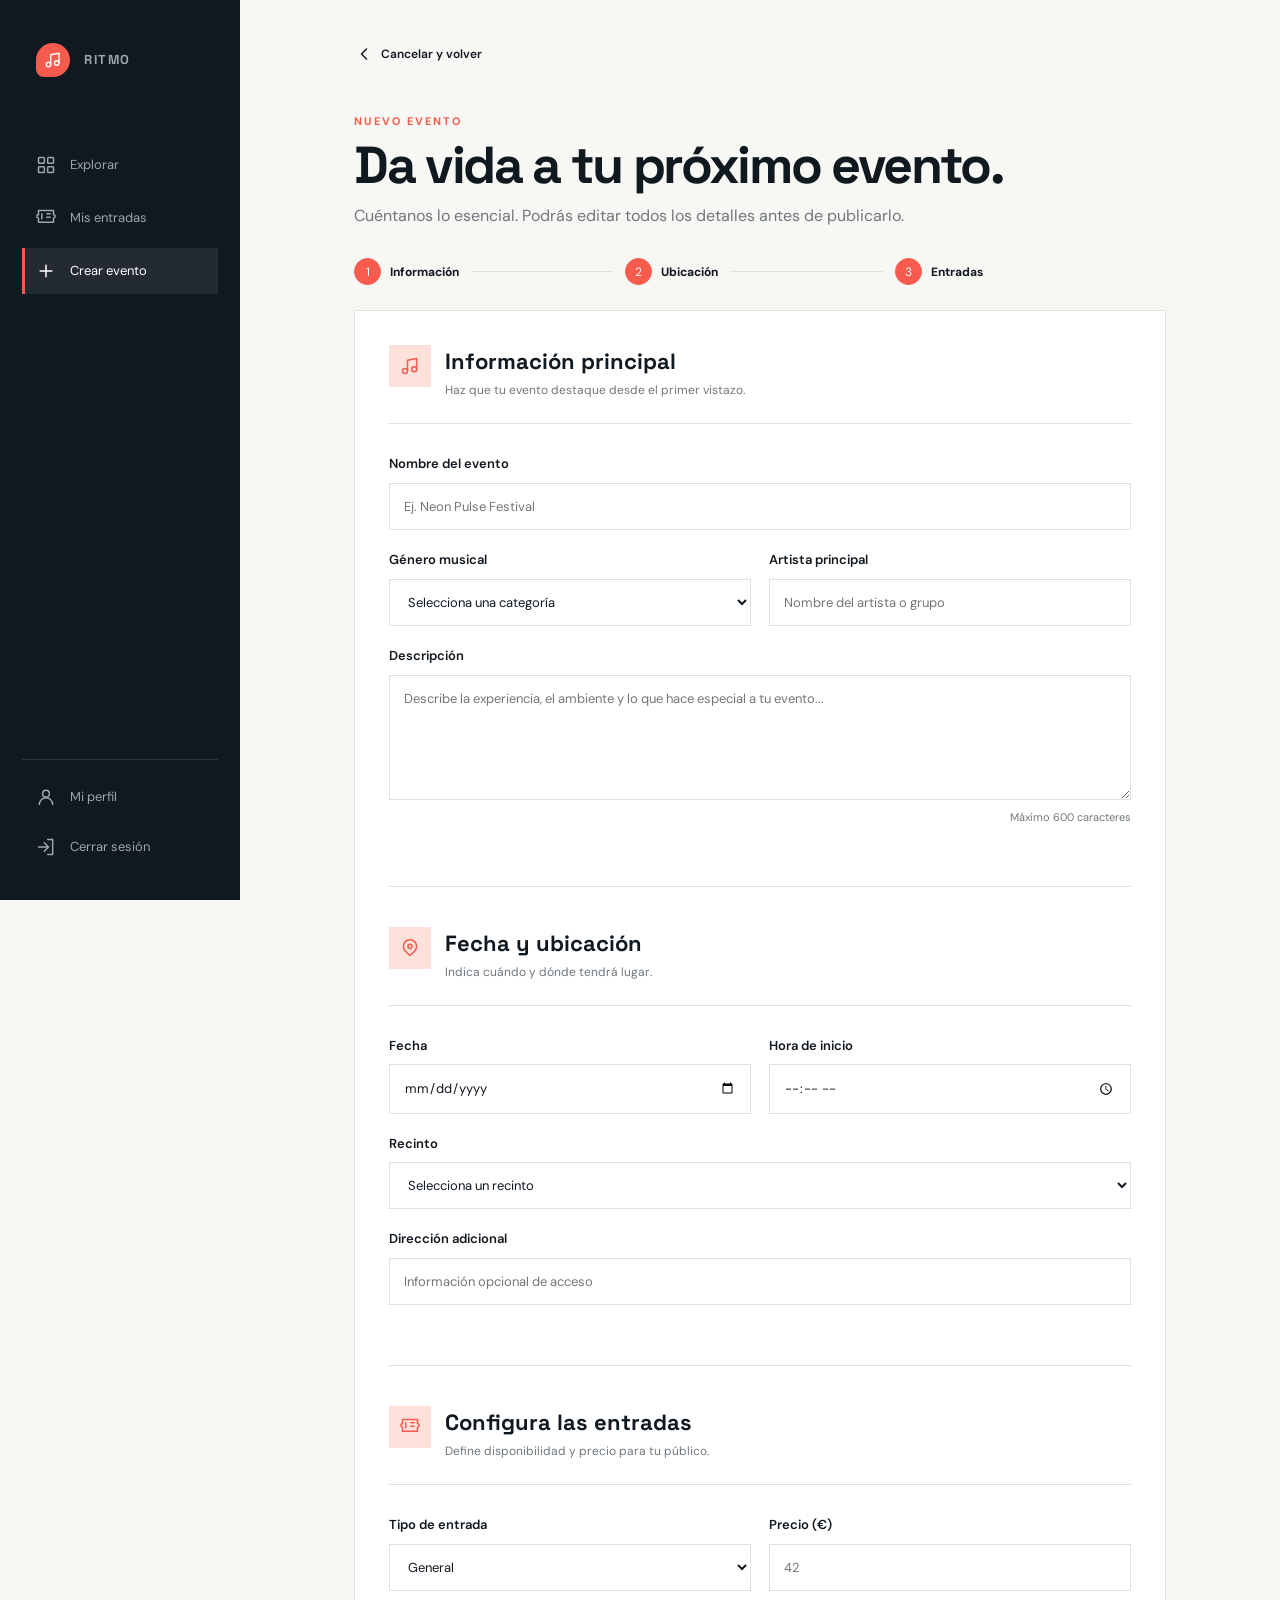
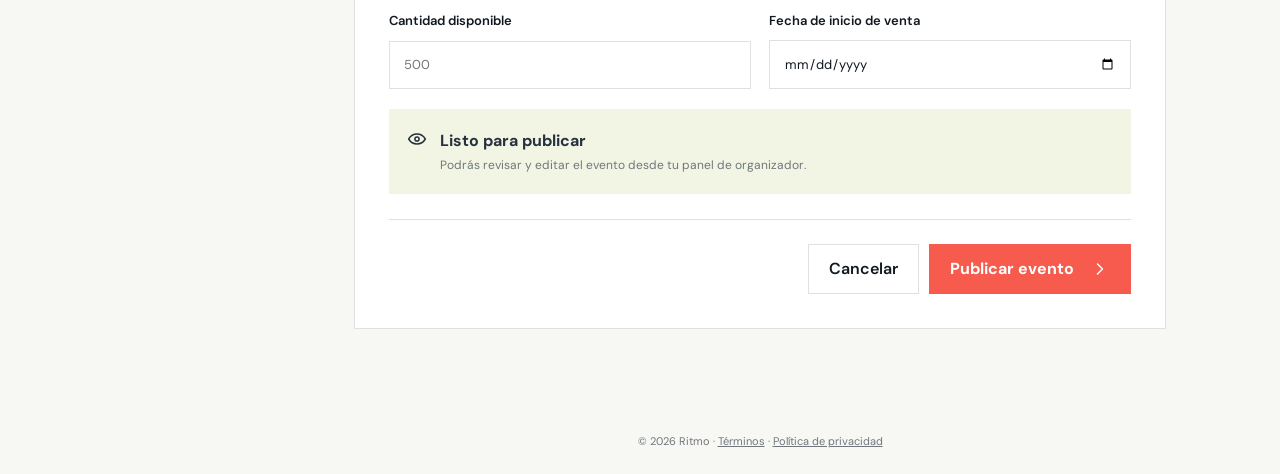
==== crear.html @ d9f98caa "feat(hito1): estructura HTML5 semántica de las 5 páginas Co-Authored-By: Claude Sonnet 5.5 <noreply@" ====
<!DOCTYPE html>
<html lang="es">
<head>
  <meta charset="utf-8">
  <meta name="viewport" content="width=device-width, initial-scale=1">
  <title>Ritmo · Crear evento</title>
  <meta name="description" content="Publica tu evento musical en tres pasos: información, ubicación y entradas.">
  <link rel="preconnect" href="https://fonts.googleapis.com">
  <link rel="preconnect" href="https://fonts.gstatic.com" crossorigin>
  <link rel="stylesheet" href="https://fonts.googleapis.com/css2?family=DM+Sans:wght@400;500;600;700&family=Space+Grotesk:wght@500;600;700&display=swap">
  <link rel="stylesheet" href="css/styles.css">
</head>
<body>
  <div class="app-shell">
    <!-- Navegación lateral (tablet y escritorio) -->
    <aside class="sidebar">
      <a class="logo" href="index.html" aria-label="Ritmo, ir al inicio"><span class="logo__mark"><svg class="icon" aria-hidden="true" viewBox="0 0 24 24" width="18" height="18" fill="none" stroke="currentColor" stroke-width="1.8" stroke-linecap="round" stroke-linejoin="round"><path d="M9 18V5l11-2v13"/><circle cx="6" cy="18" r="3"/><circle cx="17" cy="16" r="3"/></svg></span><span>RITMO</span></a>
      <nav class="sidebar__nav" aria-label="Navegación principal">
          <a href="index.html"><svg class="icon" aria-hidden="true" viewBox="0 0 24 24" width="20" height="20" fill="none" stroke="currentColor" stroke-width="1.8" stroke-linecap="round" stroke-linejoin="round"><rect x="3" y="3" width="7" height="7" rx="1"/><rect x="14" y="3" width="7" height="7" rx="1"/><rect x="3" y="14" width="7" height="7" rx="1"/><rect x="14" y="14" width="7" height="7" rx="1"/></svg> Explorar</a>
          <a href="#"><svg class="icon" aria-hidden="true" viewBox="0 0 24 24" width="20" height="20" fill="none" stroke="currentColor" stroke-width="1.8" stroke-linecap="round" stroke-linejoin="round"><path d="M3 8a2 2 0 0 0 0 4v5h18v-5a2 2 0 0 0 0-4V3H3v5Z"/><path d="M13 7h4M13 11h4M7 7v6"/></svg> Mis entradas</a>
          <a href="crear.html" aria-current="page"><svg class="icon" aria-hidden="true" viewBox="0 0 24 24" width="20" height="20" fill="none" stroke="currentColor" stroke-width="1.8" stroke-linecap="round" stroke-linejoin="round"><path d="M12 5v14M5 12h14"/></svg> Crear evento</a>
      </nav>
      <div class="sidebar__bottom">
        <a href="#"><svg class="icon" aria-hidden="true" viewBox="0 0 24 24" width="20" height="20" fill="none" stroke="currentColor" stroke-width="1.8" stroke-linecap="round" stroke-linejoin="round"><circle cx="12" cy="8" r="4"/><path d="M4 21a8 8 0 0 1 16 0"/></svg> Mi perfil</a>
        <a href="login.html"><svg class="icon" aria-hidden="true" viewBox="0 0 24 24" width="20" height="20" fill="none" stroke="currentColor" stroke-width="1.8" stroke-linecap="round" stroke-linejoin="round"><path d="M10 17l5-5-5-5M15 12H3"/><path d="M14 3h6v18h-6"/></svg> Cerrar sesión</a>
      </div>
    </aside>

    <div class="page-column">
      <!-- Cabecera (móvil) -->
      <header class="mobile-header">
        <div class="mobile-header__bar">
          <a class="logo" href="index.html" aria-label="Ritmo, ir al inicio"><span class="logo__mark"><svg class="icon" aria-hidden="true" viewBox="0 0 24 24" width="18" height="18" fill="none" stroke="currentColor" stroke-width="1.8" stroke-linecap="round" stroke-linejoin="round"><path d="M9 18V5l11-2v13"/><circle cx="6" cy="18" r="3"/><circle cx="17" cy="16" r="3"/></svg></span><span>RITMO</span></a>
          <details class="mobile-menu">
            <summary class="icon-button" aria-label="Abrir menú"><svg class="icon" aria-hidden="true" viewBox="0 0 24 24" width="20" height="20" fill="none" stroke="currentColor" stroke-width="1.8" stroke-linecap="round" stroke-linejoin="round"><path d="M4 6h16M4 12h16M4 18h16"/></svg></summary>
            <nav class="mobile-menu__nav" aria-label="Menú móvil">
        <a href="index.html"><svg class="icon" aria-hidden="true" viewBox="0 0 24 24" width="20" height="20" fill="none" stroke="currentColor" stroke-width="1.8" stroke-linecap="round" stroke-linejoin="round"><rect x="3" y="3" width="7" height="7" rx="1"/><rect x="14" y="3" width="7" height="7" rx="1"/><rect x="3" y="14" width="7" height="7" rx="1"/><rect x="14" y="14" width="7" height="7" rx="1"/></svg> Explorar</a>
        <a href="#"><svg class="icon" aria-hidden="true" viewBox="0 0 24 24" width="20" height="20" fill="none" stroke="currentColor" stroke-width="1.8" stroke-linecap="round" stroke-linejoin="round"><path d="M3 8a2 2 0 0 0 0 4v5h18v-5a2 2 0 0 0 0-4V3H3v5Z"/><path d="M13 7h4M13 11h4M7 7v6"/></svg> Mis entradas</a>
        <a href="crear.html"><svg class="icon" aria-hidden="true" viewBox="0 0 24 24" width="20" height="20" fill="none" stroke="currentColor" stroke-width="1.8" stroke-linecap="round" stroke-linejoin="round"><path d="M12 5v14M5 12h14"/></svg> Crear evento</a>
        <a href="#"><svg class="icon" aria-hidden="true" viewBox="0 0 24 24" width="20" height="20" fill="none" stroke="currentColor" stroke-width="1.8" stroke-linecap="round" stroke-linejoin="round"><circle cx="12" cy="8" r="4"/><path d="M4 21a8 8 0 0 1 16 0"/></svg> Mi perfil</a>
        <a href="login.html"><svg class="icon" aria-hidden="true" viewBox="0 0 24 24" width="20" height="20" fill="none" stroke="currentColor" stroke-width="1.8" stroke-linecap="round" stroke-linejoin="round"><path d="M10 17l5-5-5-5M15 12H3"/><path d="M14 3h6v18h-6"/></svg> Cerrar sesión</a>
            </nav>
          </details>
        </div>
      </header>

      <main class="create-page">
        <a class="back-link" href="index.html"><svg class="icon" aria-hidden="true" viewBox="0 0 24 24" width="20" height="20" fill="none" stroke="currentColor" stroke-width="1.8" stroke-linecap="round" stroke-linejoin="round"><path d="m15 18-6-6 6-6"/></svg> Cancelar y volver</a>
        <header class="create-header">
          <span class="eyebrow eyebrow--coral">Nuevo evento</span>
          <h1>Da vida a tu próximo evento.</h1>
          <p>Cuéntanos lo esencial. Podrás editar todos los detalles antes de publicarlo.</p>
        </header>

        <ol class="stepper" aria-label="Progreso del formulario">
          <li class="is-active"><a href="#paso-1"><span class="stepper__num">1</span><strong class="stepper__label">Información</strong></a></li>
          <li class="is-active"><a href="#paso-2"><span class="stepper__num">2</span><strong class="stepper__label">Ubicación</strong></a></li>
          <li class="is-active"><a href="#paso-3"><span class="stepper__num">3</span><strong class="stepper__label">Entradas</strong></a></li>
        </ol>

        <form class="create-form" action="crear.html#publicado" method="get">
          <fieldset class="form-step" id="paso-1">
            <legend class="visually-hidden">Paso 1: información</legend>
            <div class="form-title"><span class="icon-box"><svg class="icon" aria-hidden="true" viewBox="0 0 24 24" width="20" height="20" fill="none" stroke="currentColor" stroke-width="1.8" stroke-linecap="round" stroke-linejoin="round"><path d="M9 18V5l11-2v13"/><circle cx="6" cy="18" r="3"/><circle cx="17" cy="16" r="3"/></svg></span><div><h2>Información principal</h2><p>Haz que tu evento destaque desde el primer vistazo.</p></div></div>
            <div class="field"><label for="titulo">Nombre del evento</label><input class="control" id="titulo" name="titulo" required placeholder="Ej. Neon Pulse Festival"></div>
            <div class="form-grid">
              <div class="field"><label for="genero">Género musical</label>
                <select class="control" id="genero" name="genero" required><option value="" selected disabled>Selecciona una categoría</option><option>Electrónica</option><option>Indie</option><option>Rock</option><option>Pop</option></select></div>
              <div class="field"><label for="artista">Artista principal</label><input class="control" id="artista" name="artista" required placeholder="Nombre del artista o grupo"></div>
            </div>
            <div class="field"><label for="descripcion">Descripción</label><textarea class="control" id="descripcion" name="descripcion" rows="5" maxlength="600" required placeholder="Describe la experiencia, el ambiente y lo que hace especial a tu evento..."></textarea><small class="field__hint">Máximo 600 caracteres</small></div>
          </fieldset>

          <fieldset class="form-step" id="paso-2">
            <legend class="visually-hidden">Paso 2: fecha y ubicación</legend>
            <div class="form-title"><span class="icon-box"><svg class="icon" aria-hidden="true" viewBox="0 0 24 24" width="20" height="20" fill="none" stroke="currentColor" stroke-width="1.8" stroke-linecap="round" stroke-linejoin="round"><path d="M20 10c0 5-8 11-8 11S4 15 4 10a8 8 0 1 1 16 0Z"/><circle cx="12" cy="10" r="2.5"/></svg></span><div><h2>Fecha y ubicación</h2><p>Indica cuándo y dónde tendrá lugar.</p></div></div>
            <div class="form-grid">
              <div class="field"><label for="fecha">Fecha</label><input class="control" id="fecha" name="fecha" type="date" required></div>
              <div class="field"><label for="hora">Hora de inicio</label><input class="control" id="hora" name="hora" type="time" required></div>
            </div>
            <div class="field"><label for="recinto">Recinto</label>
              <select class="control" id="recinto" name="recinto" required><option value="" selected disabled>Selecciona un recinto</option><option>WiZink Center — Madrid</option><option>La Riviera — Madrid</option><option>Razzmatazz — Barcelona</option></select></div>
            <div class="field"><label for="direccion">Dirección adicional</label><input class="control" id="direccion" name="direccion" placeholder="Información opcional de acceso"></div>
          </fieldset>

          <fieldset class="form-step" id="paso-3">
            <legend class="visually-hidden">Paso 3: entradas</legend>
            <div class="form-title"><span class="icon-box"><svg class="icon" aria-hidden="true" viewBox="0 0 24 24" width="20" height="20" fill="none" stroke="currentColor" stroke-width="1.8" stroke-linecap="round" stroke-linejoin="round"><path d="M3 8a2 2 0 0 0 0 4v5h18v-5a2 2 0 0 0 0-4V3H3v5Z"/><path d="M13 7h4M13 11h4M7 7v6"/></svg></span><div><h2>Configura las entradas</h2><p>Define disponibilidad y precio para tu público.</p></div></div>
            <div class="form-grid">
              <div class="field"><label for="tipo">Tipo de entrada</label><select class="control" id="tipo" name="tipo"><option>General</option><option>VIP</option><option>Grada</option></select></div>
              <div class="field"><label for="precio">Precio (€)</label><input class="control" id="precio" name="precio" type="number" min="0" required placeholder="42"></div>
            </div>
            <div class="form-grid">
              <div class="field"><label for="cantidad-disp">Cantidad disponible</label><input class="control" id="cantidad-disp" name="cantidad" type="number" min="1" required placeholder="500"></div>
              <div class="field"><label for="inicio-venta">Fecha de inicio de venta</label><input class="control" id="inicio-venta" name="inicio_venta" type="date" required></div>
            </div>
            <div class="summary-card"><svg class="icon" aria-hidden="true" viewBox="0 0 24 24" width="20" height="20" fill="none" stroke="currentColor" stroke-width="1.8" stroke-linecap="round" stroke-linejoin="round"><path d="M2 12s3.5-6 10-6 10 6 10 6-3.5 6-10 6S2 12 2 12Z"/><circle cx="12" cy="12" r="2.5"/></svg><div><strong>Listo para publicar</strong><p>Podrás revisar y editar el evento desde tu panel de organizador.</p></div></div>
          </fieldset>

          <div class="form-actions">
            <a class="btn btn--secondary" href="index.html">Cancelar</a>
            <button class="btn btn--primary" type="submit">Publicar evento <svg class="icon" aria-hidden="true" viewBox="0 0 24 24" width="20" height="20" fill="none" stroke="currentColor" stroke-width="1.8" stroke-linecap="round" stroke-linejoin="round"><path d="m9 18 6-6-6-6"/></svg></button>
          </div>
        </form>

      <div class="modal" id="publicado">
        <a class="modal__backdrop" href="crear.html" aria-label="Cerrar"></a>
        <section class="success-modal" aria-labelledby="publicado-titulo">
          <span class="success-modal__icon"><svg class="icon" aria-hidden="true" viewBox="0 0 24 24" width="28" height="28" fill="none" stroke="currentColor" stroke-width="1.8" stroke-linecap="round" stroke-linejoin="round"><rect x="3" y="5" width="18" height="16" rx="2"/><path d="M16 3v4M8 3v4M3 10h18"/></svg></span>
          <span class="eyebrow eyebrow--coral">Evento publicado</span>
          <h2 id="publicado-titulo">Ya está en el escenario</h2>
          <p>Tu evento se ha publicado correctamente y ya puede ser descubierto por la comunidad.</p>
          <a class="btn btn--primary btn--block" href="index.html">Ver en el dashboard <svg class="icon" aria-hidden="true" viewBox="0 0 24 24" width="20" height="20" fill="none" stroke="currentColor" stroke-width="1.8" stroke-linecap="round" stroke-linejoin="round"><path d="m9 18 6-6-6-6"/></svg></a>
        </section>
      </div>
      </main>

      <footer class="site-footer">
        <p>© 2026 Ritmo · <a href="#">Términos</a> · <a href="#">Política de privacidad</a></p>
      </footer>

      <!-- Navegación inferior (móvil) -->
      <nav class="bottom-nav" aria-label="Navegación móvil">
        <a href="index.html"><svg class="icon" aria-hidden="true" viewBox="0 0 24 24" width="20" height="20" fill="none" stroke="currentColor" stroke-width="1.8" stroke-linecap="round" stroke-linejoin="round"><path d="m3 11 9-8 9 8"/><path d="M5 10v11h14V10M9 21v-6h6v6"/></svg><span>Inicio</span></a>
        <a href="#"><svg class="icon" aria-hidden="true" viewBox="0 0 24 24" width="20" height="20" fill="none" stroke="currentColor" stroke-width="1.8" stroke-linecap="round" stroke-linejoin="round"><circle cx="11" cy="11" r="7"/><path d="m20 20-4-4"/></svg><span>Buscar</span></a>
        <a class="bottom-nav__create" href="crear.html" aria-label="Crear evento"><svg class="icon" aria-hidden="true" viewBox="0 0 24 24" width="20" height="20" fill="none" stroke="currentColor" stroke-width="1.8" stroke-linecap="round" stroke-linejoin="round"><path d="M12 5v14M5 12h14"/></svg></a>
        <a href="#"><svg class="icon" aria-hidden="true" viewBox="0 0 24 24" width="20" height="20" fill="none" stroke="currentColor" stroke-width="1.8" stroke-linecap="round" stroke-linejoin="round"><path d="M3 8a2 2 0 0 0 0 4v5h18v-5a2 2 0 0 0 0-4V3H3v5Z"/><path d="M13 7h4M13 11h4M7 7v6"/></svg><span>Entradas</span></a>
        <a href="#"><svg class="icon" aria-hidden="true" viewBox="0 0 24 24" width="20" height="20" fill="none" stroke="currentColor" stroke-width="1.8" stroke-linecap="round" stroke-linejoin="round"><circle cx="12" cy="8" r="4"/><path d="M4 21a8 8 0 0 1 16 0"/></svg><span>Perfil</span></a>
      </nav>
    </div>
  </div>
</body>
</html>
---- css/styles.css ----
/* ==========================================================================
   RITMO · Hito 1 · Estilos (CSS3, Mobile First)
   Índice
   1. Variables (:root)      5. Cabecera / navegación
   2. Reset y base          6. Dashboard y tarjetas
   3. Utilidades            7. Detalle
   4. Botones y formularios 8. Crear · 9. Auth · 10. Modal · 11. Tablet · 12. Escritorio
   ========================================================================== */

/* 1. VARIABLES — extraídas de la guía de estilos de Figma ------------------ */
:root {
  /* Colores */
  --color-ink: #101820;
  --color-ink-soft: #26323d;
  --color-coral: #f65b4e;
  --color-coral-dark: #df493e;
  --color-coral-tint: #ffe1dc;
  --color-paper: #f7f7f3;
  --color-white: #ffffff;
  --color-muted: #6f777d;
  --color-line: #dfe1de;
  --color-soft: #eeefeb;
  --color-lime: #d8f35a;
  --color-sky: #85d5de;

  /* Tipografía */
  --font-body: "DM Sans", system-ui, -apple-system, "Segoe UI", sans-serif;
  --font-display: "Space Grotesk", "DM Sans", system-ui, sans-serif;
  --fs-2xs: 0.5625rem;
  --fs-xs: 0.6875rem;
  --fs-sm: 0.8125rem;
  --fs-md: 1rem;
  --fs-lg: 1.1875rem;
  --fs-xl: 1.6875rem;
  --fs-2xl: clamp(2rem, 4vw + 0.5rem, 3.25rem);
  --fs-hero: clamp(3.4rem, 7vw, 5.6rem);

  /* Espaciados (escala de 4px) */
  --space-1: 0.25rem;
  --space-2: 0.5rem;
  --space-3: 0.75rem;
  --space-4: 1rem;
  --space-5: 1.25rem;
  --space-6: 1.5rem;
  --space-8: 2rem;
  --space-10: 2.5rem;
  --space-12: 3rem;
  --space-16: 4rem;

  /* Otros */
  --gutter: 1.125rem;
  --sidebar-width: 200px;
  --bottom-nav-height: 68px;
  --shadow-card: 0 18px 40px rgba(25, 32, 36, 0.1);
  --shadow-panel: 0 16px 50px rgba(20, 30, 36, 0.1);
  --transition: 0.2s ease;
}

/* 2. RESET Y BASE ---------------------------------------------------------- */
*,
*::before,
*::after { box-sizing: border-box; }

html { scroll-behavior: smooth; }

body {
  margin: 0;
  background: var(--color-paper);
  color: var(--color-ink);
  font-family: var(--font-body);
  line-height: 1.5;
}

h1, h2, h3, p, ul, ol, figure, dl, dd { margin: 0; }
ul, ol { padding: 0; list-style: none; }
img { display: block; max-width: 100%; }
a { color: inherit; text-decoration: none; }
button, input, select, textarea { font: inherit; color: inherit; }
button { cursor: pointer; }
h1, h2, h3, .logo { font-family: var(--font-display); }

:focus-visible { outline: 2px solid var(--color-coral); outline-offset: 2px; }

.icon { flex: none; }

/* 3. UTILIDADES ------------------------------------------------------------ */
.eyebrow {
  display: block;
  font-size: var(--fs-xs);
  font-weight: 700;
  letter-spacing: 0.18em;
  text-transform: uppercase;
}
.eyebrow--coral { color: var(--color-coral); }

.visually-hidden {
  position: absolute;
  width: 1px; height: 1px;
  margin: -1px; padding: 0;
  overflow: hidden;
  clip: rect(0 0 0 0);
  white-space: nowrap;
  border: 0;
}

.logo {
  display: inline-flex;
  align-items: center;
  gap: 10px;
  color: var(--color-white);
  font-size: 1.1875rem;
  font-weight: 700;
  letter-spacing: 0.12em;
}
.logo--dark { color: var(--color-ink); }
.logo__mark {
  display: grid;
  place-items: center;
  width: 34px; height: 34px;
  background: var(--color-coral);
  color: var(--color-white);
  border-radius: 50% 50% 50% 8px;
}

/* 4. BOTONES Y FORMULARIOS ------------------------------------------------- */
.btn {
  display: inline-flex;
  justify-content: center;
  align-items: center;
  gap: var(--space-4);
  min-height: 50px;
  padding: 0 var(--space-5);
  border: 1px solid transparent;
  font-weight: 700;
  transition: background var(--transition), transform var(--transition);
}
.btn--primary { background: var(--color-coral); color: var(--color-white); }
.btn--primary:hover { background: var(--color-coral-dark); transform: translateY(-1px); }
.btn--secondary { background: var(--color-white); border-color: var(--color-line); font-weight: 600; }
.btn--secondary:hover { background: var(--color-soft); }
.btn--block { width: 100%; }

.field { display: grid; gap: 9px; margin-bottom: var(--space-5); font-size: var(--fs-sm); font-weight: 600; }
.field__row { display: flex; justify-content: space-between; align-items: center; }
.field__hint { color: var(--color-muted); font-size: var(--fs-xs); font-weight: 400; text-align: right; }
.link-small { color: var(--color-coral); font-size: 0.75rem; font-weight: 600; }

.input-shell {
  display: flex;
  align-items: center;
  gap: var(--space-3);
  padding: 0 15px;
  background: var(--color-white);
  border: 1px solid var(--color-line);
  color: #92999e;
  transition: var(--transition);
}
.input-shell:focus-within { border-color: var(--color-coral); box-shadow: 0 0 0 3px rgba(246, 91, 78, 0.1); }
.input-shell input { flex: 1; min-width: 0; padding: 14px 0; border: 0; outline: 0; background: transparent; color: var(--color-ink); }
.input-shell button { display: grid; padding: 0; border: 0; background: transparent; color: inherit; }

.control {
  width: 100%;
  padding: 13px 14px;
  border: 1px solid var(--color-line);
  border-radius: 0;
  background: var(--color-white);
  outline: none;
  resize: vertical;
  font-weight: 400;
}
.control:focus { border-color: var(--color-coral); box-shadow: 0 0 0 3px rgba(246, 91, 78, 0.08); }

/* 5. CABECERA Y NAVEGACIÓN (móvil primero) ---------------------------------- */
.app-shell { min-height: 100vh; }

.sidebar { display: none; }

.page-column { padding-bottom: var(--bottom-nav-height); }

.mobile-header {
  position: sticky;
  top: 0;
  z-index: 20;
  background: var(--color-ink);
}
.mobile-header__bar {
  display: flex;
  justify-content: space-between;
  align-items: center;
  height: 66px;
  padding: 0 var(--space-5);
}
.icon-button {
  display: grid;
  place-items: center;
  width: 44px; height: 44px;
  border: 0;
  background: transparent;
  color: var(--color-white);
}
.mobile-menu summary { list-style: none; cursor: pointer; }
.mobile-menu summary::-webkit-details-marker { display: none; }
.mobile-menu__nav { position: absolute; inset: 100% 0 auto; display: grid; padding: 0 var(--space-3) var(--space-3); background: var(--color-ink); border-top: 1px solid rgba(255, 255, 255, 0.12); }
.mobile-menu__nav a { display: flex; align-items: center; gap: 14px; padding: 13px; color: #c3cad0; font-size: var(--fs-sm); }

.bottom-nav {
  position: fixed;
  inset: auto 0 0;
  z-index: 30;
  display: grid;
  grid-template-columns: repeat(5, 1fr);
  align-items: center;
  height: var(--bottom-nav-height);
  background: var(--color-white);
  border-top: 1px solid var(--color-line);
}
.bottom-nav a {
  display: grid;
  justify-items: center;
  gap: 2px;
  color: #8b9297;
  font-size: var(--fs-2xs);
}
.bottom-nav a[aria-current="page"] { color: var(--color-coral); }
.bottom-nav .bottom-nav__create {
  place-self: center;
  width: 48px; height: 48px;
  align-content: center;
  border-radius: 50%;
  background: var(--color-coral);
  color: var(--color-white);
  box-shadow: 0 6px 16px rgba(246, 91, 78, 0.35);
  transform: translateY(-12px);
}

.site-footer {
  padding: var(--space-6) var(--gutter);
  color: var(--color-muted);
  font-size: var(--fs-xs);
  text-align: center;
}
.site-footer a { text-decoration: underline; }

/* 6. DASHBOARD Y TARJETAS ---------------------------------------------------- */
.dashboard { max-width: 1400px; margin: 0 auto; padding: 28px var(--gutter) var(--space-10); }

.dashboard__top { display: block; }
.dashboard__top h1,
.create-header h1 { margin-top: var(--space-2); font-size: 2.125rem; line-height: 1.05; letter-spacing: -0.045em; }

.user-chip { display: none; align-items: center; gap: var(--space-3); }
.user-chip__avatar {
  display: grid; place-items: center;
  width: 42px; height: 42px;
  border-radius: 50%;
  background: var(--color-ink);
  color: var(--color-white);
  font-size: 0.75rem; font-weight: 700;
}
.user-chip__name { display: grid; font-size: 0.75rem; }
.user-chip__name small { color: var(--color-muted); }

.search-bar {
  display: flex;
  align-items: center;
  gap: 14px;
  margin: 26px 0 var(--space-10);
  padding: 7px 8px 7px 18px;
  background: var(--color-white);
  border: 1px solid var(--color-line);
  box-shadow: 0 10px 30px rgba(25, 32, 36, 0.05);
}
.search-bar input { flex: 1; min-width: 0; padding: 10px 0; border: 0; outline: 0; background: transparent; }
.search-bar__place { display: none; align-items: center; gap: var(--space-2); padding: 11px var(--space-4); border: 0; border-left: 1px solid var(--color-line); background: transparent; font-weight: 600; }

.section-heading { display: flex; justify-content: space-between; align-items: flex-end; margin-bottom: var(--space-5); }
.section-heading h2 { margin-top: 5px; font-size: 1.4375rem; letter-spacing: -0.03em; }
.link-more { display: flex; align-items: center; gap: 6px; font-weight: 600; }
.link-more__text { position: absolute; width: 1px; height: 1px; overflow: hidden; clip: rect(0 0 0 0); white-space: nowrap; }

.featured-grid { display: grid; gap: var(--space-5); }
.mini-events { display: none; }

.event-card {
  position: relative;
  overflow: hidden;
  background: var(--color-white);
  border: 1px solid var(--color-line);
  transition: transform 0.25s ease, box-shadow 0.25s ease;
}
.event-card:hover { transform: translateY(-4px); box-shadow: var(--shadow-card); }
/* Toda la tarjeta es clicable gracias al enlace del título */
.event-card__link::after { content: ""; position: absolute; inset: 0; z-index: 1; }

.event-card__media { position: relative; height: 190px; background: var(--color-ink-soft); }
.event-card--featured .event-card__media { height: 270px; }
.event-card__media img { width: 100%; height: 100%; object-fit: cover; }
.event-card__media::after {
  content: "";
  position: absolute; inset: 0;
  background: linear-gradient(180deg, rgba(0, 0, 0, 0.1), rgba(0, 0, 0, 0.35));
  pointer-events: none;
}

.tag {
  position: absolute; top: 14px; left: 14px; z-index: 2;
  padding: 7px 10px;
  background: rgba(16, 24, 32, 0.8);
  backdrop-filter: blur(8px);
  color: var(--color-white);
  font-size: 0.625rem; font-weight: 700; letter-spacing: 0.08em; text-transform: uppercase;
}
.tag--featured { top: auto; bottom: 14px; background: var(--color-coral); }

.heart-button {
  position: absolute; top: 14px; right: 14px; z-index: 3;
  display: grid; place-items: center;
  width: 38px; height: 38px;
  border: 0; border-radius: 50%;
  background: rgba(255, 255, 255, 0.9);
  color: var(--color-ink);
}
.heart-button { cursor: pointer; }
.heart-button:has(input:checked) { color: var(--color-coral); }
.heart-button:has(input:checked) svg { fill: currentColor; }
.heart-button:has(input:focus-visible) { outline: 2px solid var(--color-coral); outline-offset: 2px; }

.event-card__body { display: grid; grid-template-columns: auto 1fr; gap: 15px; padding: 17px; }
.date-block { display: grid; align-content: start; color: var(--color-coral); text-align: center; }
.date-block strong { font: 700 1.4375rem/1 var(--font-display); }
.date-block span { font-size: 0.625rem; font-weight: 700; text-transform: uppercase; }
.event-card__title { margin-bottom: var(--space-2); font-size: 1.0625rem; }
.event-card__meta { display: flex; align-items: center; gap: 5px; margin: 3px 0; color: var(--color-muted); font-size: var(--fs-xs); }
.price-block { display: none; align-content: end; text-align: right; }
.price-block small { color: var(--color-muted); font-size: var(--fs-2xs); }
.price-block strong { font-family: var(--font-display); }

.explore { margin-top: 58px; }
.filter-row { display: flex; gap: var(--space-2); margin-bottom: var(--space-5); overflow-x: auto; scrollbar-width: none; }
.filter-row::-webkit-scrollbar { display: none; }
.chip {
  flex: none;
  padding: var(--space-2) var(--space-4);
  border: 1px solid var(--color-line);
  background: transparent;
  color: var(--color-muted);
  font-size: 0.75rem;
}
.chip { cursor: pointer; }
.chip:has(input:checked) { border-color: var(--color-ink); background: var(--color-ink); color: var(--color-white); }
.chip:has(input:focus-visible) { outline: 2px solid var(--color-coral); outline-offset: 2px; }

/* Filtros solo con CSS: el radio marcado oculta las tarjetas de otras categorías */
.explore:has(#f-electronica:checked) .event-list > li:not([data-category="electronica"]),
.explore:has(#f-indie:checked) .event-list > li:not([data-category="indie"]),
.explore:has(#f-pop:checked) .event-list > li,
.explore:has(#f-rock:checked) .event-list > li,
.explore:has(#f-jazz:checked) .event-list > li { display: none; }

/* Móvil: lista horizontal con scroll */
.event-list { display: flex; gap: var(--space-5); margin-right: calc(var(--gutter) * -1); padding-right: var(--gutter); overflow-x: auto; scrollbar-width: none; scroll-snap-type: x proximity; }
.event-list::-webkit-scrollbar { display: none; }
.event-list > li { flex: 0 0 82%; scroll-snap-align: start; }
.event-list .event-card { height: 100%; }
.empty-message { padding: var(--space-6) 0; color: var(--color-muted); }
.empty-message { display: none; }
.explore:has(#f-pop:checked) .empty-message,
.explore:has(#f-rock:checked) .empty-message,
.explore:has(#f-jazz:checked) .empty-message { display: block; }

/* 7. DETALLE ----------------------------------------------------------------- */
.detail-page { padding-bottom: var(--space-3); }
.back-link { display: inline-flex; align-items: center; gap: 7px; margin: 18px; font-size: 0.75rem; font-weight: 600; }

.detail-hero { position: relative; height: 60vh; min-height: 360px; color: var(--color-white); background: var(--color-ink); }
.detail-hero > img { position: absolute; inset: 0; width: 100%; height: 100%; object-fit: cover; }
.detail-hero__gradient { position: absolute; inset: 0; background: linear-gradient(0deg, rgba(7, 15, 23, 0.95), rgba(7, 15, 23, 0.05)); }
.detail-hero__content { position: absolute; left: 20px; right: 20px; bottom: 38px; }
.detail-hero__content .tag { position: static; display: inline-block; margin-bottom: var(--space-6); background: var(--color-coral); }
.detail-hero__content h1 { margin: var(--space-3) 0; font-size: 3.4rem; line-height: 0.88; letter-spacing: -0.06em; }
.detail-hero__content p { color: rgba(255, 255, 255, 0.75); }
.detail-hero .heart-button { top: 25px; right: 25px; }

.detail-layout { display: flex; flex-direction: column; gap: 35px; max-width: 1180px; margin: 0 auto; padding: 30px var(--gutter); }

.fact-row { display: grid; gap: 15px; padding-bottom: var(--space-10); border-bottom: 1px solid var(--color-line); }
.fact { display: flex; align-items: center; gap: var(--space-3); }
.icon-box { display: grid; place-items: center; flex: none; width: 42px; height: 42px; background: var(--color-coral-tint); color: var(--color-coral); }
.fact dt { color: var(--color-muted); font-size: var(--fs-2xs); letter-spacing: 0.1em; }
.fact dd { font-size: 0.75rem; font-weight: 700; }

.about { padding: 42px 0; }
.about h2 { margin: var(--space-2) 0 14px; font-size: 1.6875rem; }
.about p { color: var(--color-muted); line-height: 1.75; }

.artist-list > li { display: grid; grid-template-columns: 30px 50px 1fr auto; gap: 13px; align-items: center; padding: 14px 0; border-bottom: 1px solid var(--color-line); }
.artist-list__num { color: var(--color-coral); font: 700 var(--fs-xs) var(--font-display); }
.artist-list img { width: 48px; height: 48px; border-radius: 50%; object-fit: cover; }
.artist-list__name { display: grid; }
.artist-list small { color: var(--color-muted); font-size: var(--fs-xs); }

.ticket-box { order: -1; z-index: 2; margin-top: -55px; padding: 30px; background: var(--color-white); border-top: 4px solid var(--color-coral); box-shadow: var(--shadow-panel); }
.ticket-box h2 { margin: 7px 0 22px; font-size: var(--fs-xl); }
.ticket-options { display: grid; gap: var(--space-2); margin: 0; padding: 0; border: 0; }
.ticket-option { display: flex; justify-content: space-between; align-items: center; gap: var(--space-3); padding: 15px; border: 1px solid var(--color-line); background: var(--color-white); cursor: pointer; }
.ticket-option:has(input:checked) { border: 2px solid var(--color-coral); padding: 14px; background: #fff9f7; }
.ticket-option:has(input:focus-visible) { outline: 2px solid var(--color-coral); outline-offset: 2px; }
.ticket-option span { display: grid; }
.ticket-option small { color: var(--color-muted); font-size: 0.625rem; }

.qty { display: flex; justify-content: space-between; align-items: center; gap: var(--space-3); margin: 0; padding: 22px 0; border: 0; border-bottom: 1px solid var(--color-line); }
.qty__label { display: grid; float: left; padding: 0; font-size: 0.75rem; }
.qty__label small { color: var(--color-muted); font-size: 0.625rem; }
.qty__options { display: flex; flex-wrap: wrap; justify-content: flex-end; gap: 6px; margin-left: auto; }
.qty__opt { cursor: pointer; }
.qty__opt span { display: grid; place-items: center; width: 30px; height: 30px; border: 1px solid var(--color-line); background: var(--color-white); font-weight: 700; }
.qty__opt:has(input:checked) span { border-color: var(--color-coral); background: var(--color-coral); color: var(--color-white); }
.qty__opt:has(input:focus-visible) span { outline: 2px solid var(--color-coral); outline-offset: 2px; }
.total-row { display: flex; justify-content: space-between; align-items: center; padding: 22px 0; }
.total { display: none; font: 700 1.625rem var(--font-display); }
/* Total = precio × cantidad, calculado solo con CSS */
.ticket-box:has(#t-general:checked):has(#q1:checked) .total--g1,
.ticket-box:has(#t-general:checked):has(#q2:checked) .total--g2,
.ticket-box:has(#t-general:checked):has(#q3:checked) .total--g3,
.ticket-box:has(#t-general:checked):has(#q4:checked) .total--g4,
.ticket-box:has(#t-general:checked):has(#q5:checked) .total--g5,
.ticket-box:has(#t-general:checked):has(#q6:checked) .total--g6,
.ticket-box:has(#t-vip:checked):has(#q1:checked) .total--v1,
.ticket-box:has(#t-vip:checked):has(#q2:checked) .total--v2,
.ticket-box:has(#t-vip:checked):has(#q3:checked) .total--v3,
.ticket-box:has(#t-vip:checked):has(#q4:checked) .total--v4,
.ticket-box:has(#t-vip:checked):has(#q5:checked) .total--v5,
.ticket-box:has(#t-vip:checked):has(#q6:checked) .total--v6 { display: block; }
.secure-note { display: flex; justify-content: center; align-items: center; gap: 6px; margin-top: 13px; color: var(--color-muted); font-size: 0.625rem; }

/* 8. CREAR EVENTO ------------------------------------------------------------ */
.create-page { max-width: 940px; margin: 0 auto; padding: 8px var(--gutter) 35px; }
.create-page .back-link { margin-left: 0; }
.create-header { max-width: 700px; padding: 25px 0 30px; }
.create-header h1 { font-size: 2.2rem; }
.create-header p { margin-top: var(--space-3); color: var(--color-muted); }

.stepper { display: grid; grid-template-columns: repeat(3, 1fr); margin-bottom: 25px; }
.stepper li { display: flex; align-items: center; color: #a3a7a8; font-size: 0.75rem; }
.stepper a { display: flex; align-items: center; }
.stepper li::after { content: ""; flex: 1; height: 1px; margin: 0 7px; background: var(--color-line); }
.stepper li:last-child::after { display: none; }
.stepper__num { display: grid; place-items: center; width: 27px; height: 27px; border: 1px solid var(--color-line); border-radius: 50%; }
.stepper__label { display: none; margin-left: 9px; font-weight: 700; }
.stepper .is-active { color: var(--color-ink); }
.stepper .is-active .stepper__num { border-color: var(--color-coral); background: var(--color-coral); color: var(--color-white); }

.create-form { padding: 22px var(--gutter); background: var(--color-white); border: 1px solid var(--color-line); }
.form-step { min-width: 0; margin: 0; padding: 0; border: 0; }
.form-step + .form-step { margin-top: 40px; padding-top: 40px; border-top: 1px solid var(--color-line); }
.form-step { scroll-margin-top: 90px; }
.form-title { display: flex; align-items: flex-start; gap: 14px; margin-bottom: 30px; padding: 0 0 24px; border-bottom: 1px solid var(--color-line); }
.form-title h2 { font-size: 1.375rem; }
.form-title p { margin-top: 3px; color: var(--color-muted); font-size: 0.75rem; }
.form-grid { display: grid; gap: 0; }
.summary-card { display: flex; gap: 13px; padding: var(--space-5) 18px; background: #f2f5e3; color: var(--color-ink-soft); }
.summary-card p { margin-top: 3px; color: var(--color-muted); font-size: 0.75rem; }
.form-actions { display: grid; grid-template-columns: 1fr 1fr; gap: 10px; margin-top: 25px; padding-top: 24px; border-top: 1px solid var(--color-line); }

/* 9. AUTENTICACIÓN (login / registro) ------------------------------------------ */
.auth-page { min-height: 100vh; background: var(--color-white); }
.auth-visual { position: relative; display: flex; flex-direction: column; justify-content: flex-end; min-height: 38vh; padding: var(--space-6); overflow: hidden; background: var(--color-ink); color: var(--color-white); }
.auth-visual > img { position: absolute; inset: 0; width: 100%; height: 100%; object-fit: cover; }
.auth-visual__overlay { position: absolute; inset: 0; background: linear-gradient(180deg, rgba(8, 16, 25, 0.35), rgba(8, 16, 25, 0.95)); }
.auth-visual__brand,
.auth-visual__lead,
.social-proof { display: none; }
.auth-message { position: relative; max-width: 590px; }
.auth-message h1 { margin: 10px 0 0; font-size: 2.4rem; line-height: 0.98; letter-spacing: -0.045em; }
.auth-message p { color: rgba(255, 255, 255, 0.72); line-height: 1.6; }

.avatar-stack { display: flex; }
.avatar-stack li { display: grid; place-items: center; width: 32px; height: 32px; margin-right: -7px; border: 2px solid var(--color-ink); border-radius: 50%; background: var(--color-coral); color: var(--color-white); font-size: 0.5625rem; font-weight: 700; }
.avatar-stack li:nth-child(2) { background: var(--color-lime); color: var(--color-ink); }
.avatar-stack li:nth-child(3) { background: var(--color-sky); color: var(--color-ink); }

.auth-panel { padding: 25px var(--space-6) var(--space-10); }
.auth-panel__logo { margin-bottom: var(--space-8); }
.auth-panel__wrap { width: min(100%, 440px); margin: 0 auto; }
.auth-heading h2 { margin: 10px 0 var(--space-2); font-size: 1.875rem; letter-spacing: -0.04em; }
.auth-heading p { color: var(--color-muted); }
.auth-tabs { display: grid; grid-template-columns: 1fr 1fr; margin: 25px 0 22px; border-bottom: 1px solid var(--color-line); }
.auth-tabs a { padding: 13px; border-bottom: 2px solid transparent; color: var(--color-muted); font-weight: 600; text-align: center; }
.auth-tabs a[aria-current="page"] { border-color: var(--color-coral); color: var(--color-ink); }
.terms { margin-top: 22px; color: #969c9f; font-size: var(--fs-xs); text-align: center; }
.terms a { text-decoration: underline; }

/* 10. MODAL (solo CSS con :target) --------------------------------------------- */
.modal { position: fixed; inset: 0; z-index: 100; display: none; place-items: center; padding: 20px; }
.modal:target { display: grid; }
.modal__backdrop { position: absolute; inset: 0; background: rgba(10, 18, 24, 0.78); backdrop-filter: blur(5px); }
.success-modal { position: relative; width: min(100%, 430px); padding: 32px var(--space-6); background: var(--color-white); text-align: center; box-shadow: 0 30px 80px rgba(0, 0, 0, 0.3); }
.success-modal__icon { display: grid; place-items: center; width: 58px; height: 58px; margin: 0 auto 22px; border-radius: 50%; background: #f0f7ce; color: #5d6d12; }
.success-modal h2 { margin: 9px 0; font-size: 1.8rem; }
.success-modal p { margin-bottom: 25px; color: var(--color-muted); font-size: var(--fs-sm); line-height: 1.6; }

/* 11. TABLET (≥ 701px) ------------------------------------------------------------- */
@media (min-width: 701px) {
  /* Navegación lateral */
  .mobile-header,
  .bottom-nav { display: none; }

  .sidebar {
    position: fixed; inset: 0 auto 0 0; z-index: 10;
    display: flex; flex-direction: column;
    width: var(--sidebar-width);
    padding: 30px 22px;
    background: var(--color-ink);
    color: var(--color-white);
  }
  .sidebar__nav { display: grid; gap: 7px; margin-top: 52px; }
  .sidebar__bottom { display: grid; gap: 4px; margin-top: auto; padding-top: 14px; border-top: 1px solid rgba(255, 255, 255, 0.12); }
  .sidebar a { display: flex; align-items: center; gap: 14px; padding: 13px 14px; color: #9ca6ad; font-size: var(--fs-sm); }
  .sidebar a:hover,
  .sidebar a[aria-current="page"] { background: rgba(255, 255, 255, 0.08); color: var(--color-white); }
  .sidebar a[aria-current="page"] { box-shadow: inset 3px 0 var(--color-coral); }

  .page-column { margin-left: var(--sidebar-width); padding-bottom: 0; }

  /* Dashboard */
  .dashboard { padding: var(--space-12) 5vw 80px; }
  .dashboard__top { display: flex; justify-content: space-between; align-items: center; }
  .dashboard__top h1,
  .create-header h1 { font-size: var(--fs-2xl); }
  .user-chip { display: flex; }
  .search-bar { margin: 38px 0 52px; }
  .search-bar__place { display: flex; }
  .section-heading h2 { font-size: var(--fs-xl); }
  .link-more__text { position: static; width: auto; height: auto; overflow: visible; clip: auto; }

  .mini-events { display: grid; grid-template-columns: 1fr 1fr; gap: var(--space-5); }
  .event-card--featured .event-card__media { height: 376px; }
  .event-card__body { grid-template-columns: auto 1fr auto; }
  .price-block { display: grid; }

  .event-list { display: grid; grid-template-columns: repeat(2, 1fr); margin-right: 0; padding-right: 0; overflow: visible; }
  .event-list > li { flex: none; }

  /* Detalle */
  .detail-page { padding-bottom: 80px; }
  .back-link { margin: 24px 4vw; }
  .detail-hero { height: min(58vh, 570px); margin: 0 4vw; }
  .detail-hero__gradient { background: linear-gradient(90deg, rgba(7, 15, 23, 0.9), rgba(7, 15, 23, 0.1)), linear-gradient(0deg, rgba(7, 15, 23, 0.6), transparent); }
  .detail-hero__content { left: 6%; right: auto; bottom: 10%; }
  .detail-hero__content h1 { font-size: var(--fs-hero); }
  .detail-layout { display: grid; grid-template-columns: 1fr; gap: 48px; padding: 48px 4vw; }
  .fact-row { grid-template-columns: repeat(3, 1fr); }
  .ticket-box { order: 0; margin-top: 0; }
  .about h2 { font-size: 1.875rem; }

  /* Crear */
  .create-page { padding: 20px 5vw 80px; }
  .stepper li::after { margin: 0 var(--space-3); }
  .stepper__label { display: inline; }
  .create-form { padding: 34px; }
  .form-grid { grid-template-columns: 1fr 1fr; gap: 18px; }
  .form-actions { display: flex; justify-content: flex-end; }
  .success-modal { padding: 40px; }

  /* Auth a dos columnas */
  .auth-page { display: grid; grid-template-columns: 1.08fr 0.92fr; }
  .auth-visual { justify-content: space-between; min-height: 100vh; padding: 48px 6vw 64px; }
  .auth-visual__brand { display: block; position: relative; }
  .auth-visual__lead,
  .social-proof { display: block; }
  .auth-message h1 { margin: 18px 0; max-width: 560px; font-size: clamp(2.6rem, 5vw, 4.5rem); }
  .auth-message .auth-visual__lead { max-width: 500px; font-size: 1.0625rem; }
  .social-proof { display: flex; align-items: center; gap: var(--space-4); margin-top: 36px; }
  .social-proof small { color: rgba(255, 255, 255, 0.7); }
  .social-proof strong { color: var(--color-white); }
  .auth-panel { display: grid; place-items: center; padding: 48px 8vw; }
  .auth-panel__logo { display: none; }
  .auth-heading h2 { font-size: 2.375rem; }
  .auth-tabs { margin: 34px 0 28px; }
}

/* 12. ESCRITORIO (≥ 1001px) ----------------------------------------------------------- */
@media (min-width: 1001px) {
  :root { --sidebar-width: 240px; }

  .featured-grid { grid-template-columns: 1.25fr 0.75fr; gap: var(--space-5); }
  .mini-events { grid-template-columns: 1fr; }
  .event-list { grid-template-columns: repeat(3, 1fr); }

  .detail-layout { grid-template-columns: 1fr 360px; gap: 60px; }
  .ticket-box { position: sticky; top: 30px; align-self: start; }
}

/* Preferencias de usuario */
@media (prefers-reduced-motion: reduce) {
  * { transition: none !important; scroll-behavior: auto !important; }
}
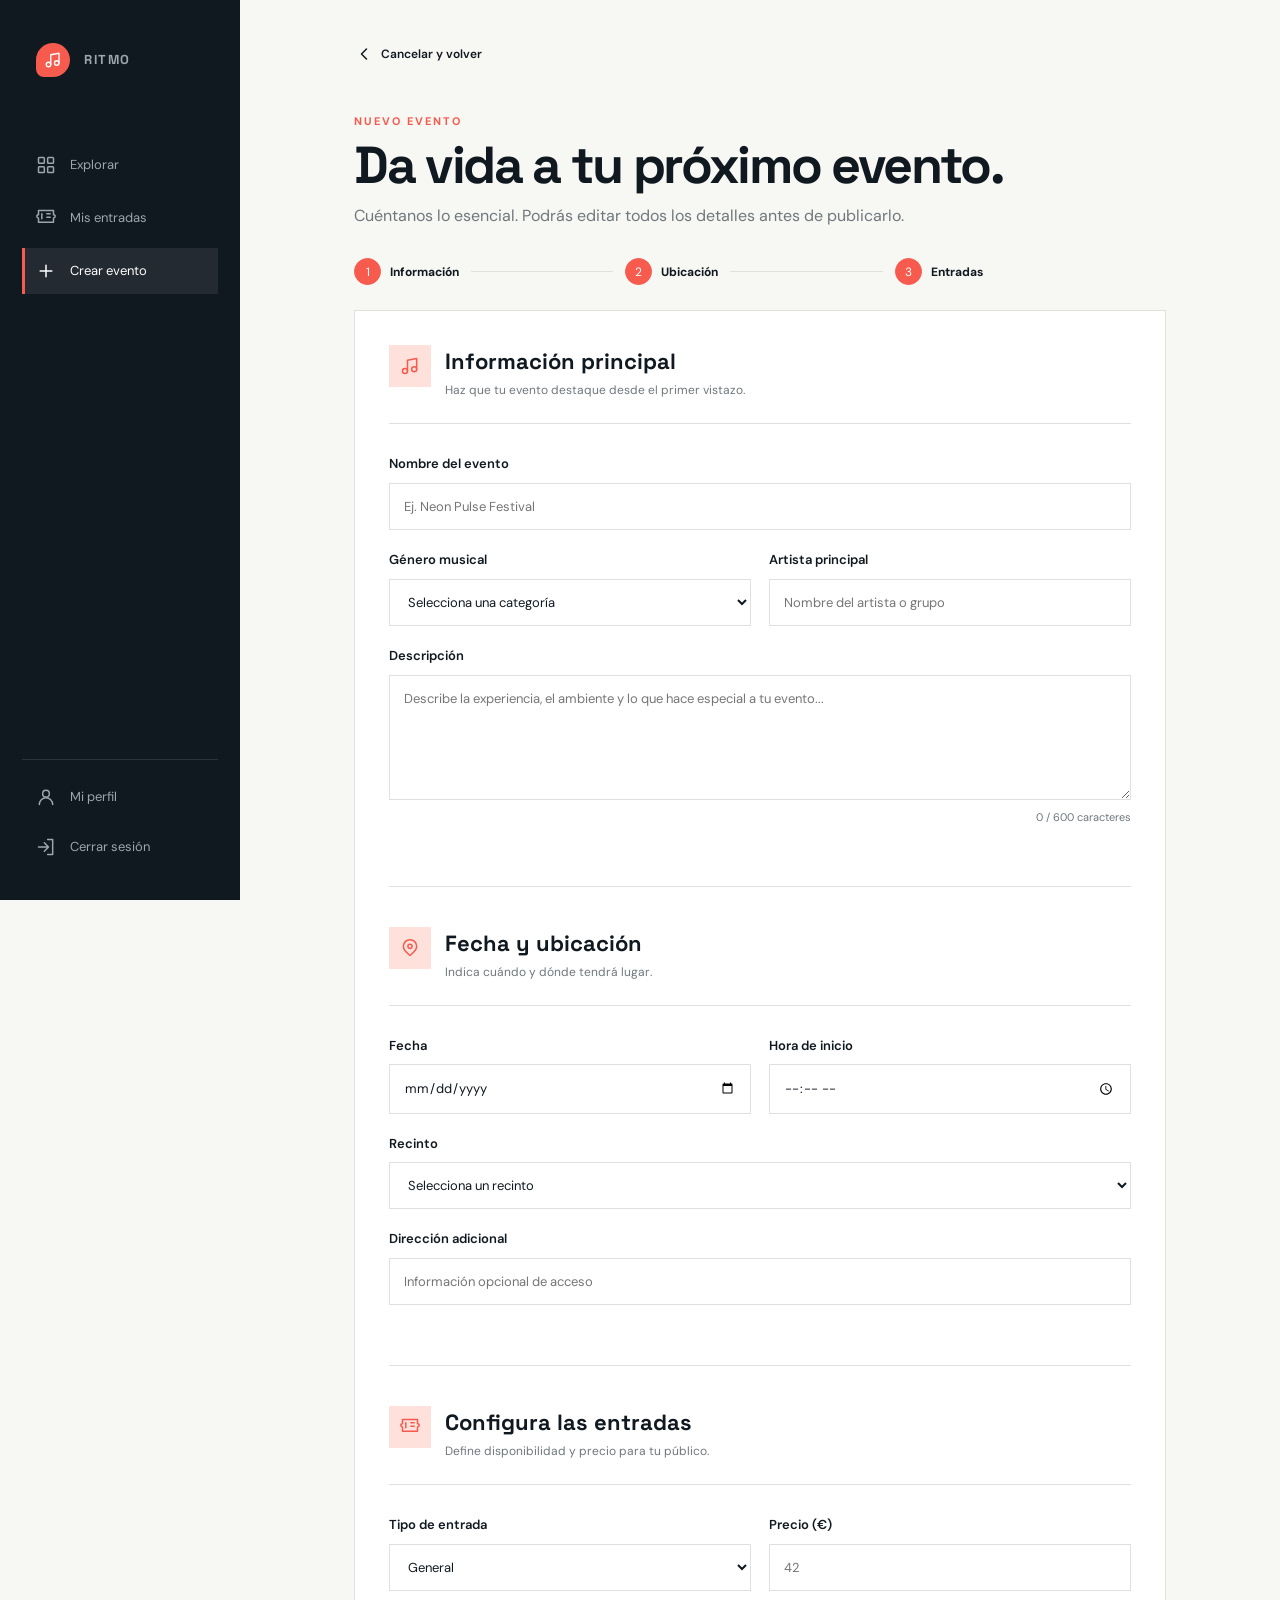
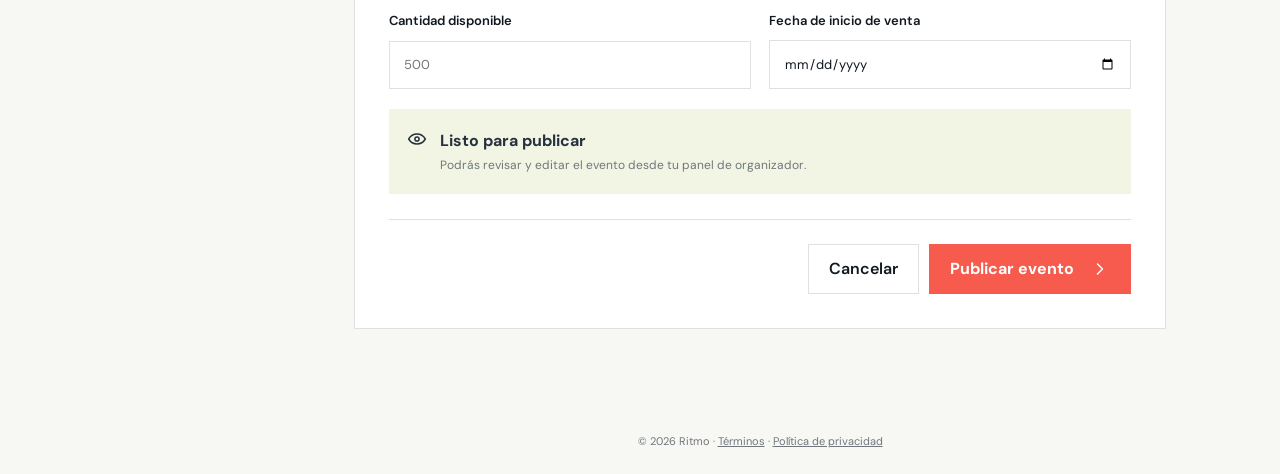
==== commit 07d30ffd: "feat: favicon, theme-color y página 404 (evita 404 en consola) Co-Authored-By: Claude Sonnet 5.5 <no" ====
--- a/crear.html
+++ b/crear.html
@@ -3,12 +3,20 @@
 <head>
   <meta charset="utf-8">
   <meta name="viewport" content="width=device-width, initial-scale=1">
+  <meta name="theme-color" content="#101820">
+  <link rel="icon" type="image/svg+xml" href="favicon.svg">
   <title>Ritmo · Crear evento</title>
   <meta name="description" content="Publica tu evento musical en tres pasos: información, ubicación y entradas.">
   <link rel="preconnect" href="https://fonts.googleapis.com">
   <link rel="preconnect" href="https://fonts.gstatic.com" crossorigin>
   <link rel="stylesheet" href="https://fonts.googleapis.com/css2?family=DM+Sans:wght@400;500;600;700&family=Space+Grotesk:wght@500;600;700&display=swap">
   <link rel="stylesheet" href="css/styles.css">
+  <script src="js/mockData.js" defer></script>
+  <script src="js/core.js" defer></script>
+  <script src="js/modal.js" defer></script>
+  <script src="js/validacion.js" defer></script>
+  <script src="js/layout.js" defer></script>
+  <script src="js/crear.js" defer></script>
 </head>
 <body>
   <div class="app-shell">
@@ -22,7 +30,7 @@
       </nav>
       <div class="sidebar__bottom">
         <a href="#"><svg class="icon" aria-hidden="true" viewBox="0 0 24 24" width="20" height="20" fill="none" stroke="currentColor" stroke-width="1.8" stroke-linecap="round" stroke-linejoin="round"><circle cx="12" cy="8" r="4"/><path d="M4 21a8 8 0 0 1 16 0"/></svg> Mi perfil</a>
-        <a href="login.html"><svg class="icon" aria-hidden="true" viewBox="0 0 24 24" width="20" height="20" fill="none" stroke="currentColor" stroke-width="1.8" stroke-linecap="round" stroke-linejoin="round"><path d="M10 17l5-5-5-5M15 12H3"/><path d="M14 3h6v18h-6"/></svg> Cerrar sesión</a>
+        <a href="login.html" data-accion="cerrar-sesion"><svg class="icon" aria-hidden="true" viewBox="0 0 24 24" width="20" height="20" fill="none" stroke="currentColor" stroke-width="1.8" stroke-linecap="round" stroke-linejoin="round"><path d="M10 17l5-5-5-5M15 12H3"/><path d="M14 3h6v18h-6"/></svg> Cerrar sesión</a>
       </div>
     </aside>
 
@@ -31,21 +39,21 @@
       <header class="mobile-header">
         <div class="mobile-header__bar">
           <a class="logo" href="index.html" aria-label="Ritmo, ir al inicio"><span class="logo__mark"><svg class="icon" aria-hidden="true" viewBox="0 0 24 24" width="18" height="18" fill="none" stroke="currentColor" stroke-width="1.8" stroke-linecap="round" stroke-linejoin="round"><path d="M9 18V5l11-2v13"/><circle cx="6" cy="18" r="3"/><circle cx="17" cy="16" r="3"/></svg></span><span>RITMO</span></a>
-          <details class="mobile-menu">
-            <summary class="icon-button" aria-label="Abrir menú"><svg class="icon" aria-hidden="true" viewBox="0 0 24 24" width="20" height="20" fill="none" stroke="currentColor" stroke-width="1.8" stroke-linecap="round" stroke-linejoin="round"><path d="M4 6h16M4 12h16M4 18h16"/></svg></summary>
-            <nav class="mobile-menu__nav" aria-label="Menú móvil">
+          <div class="mobile-menu">
+            <button class="icon-button mobile-menu__toggle" type="button" aria-label="Abrir menú" aria-expanded="false" aria-controls="menu-movil"><svg class="icon" aria-hidden="true" viewBox="0 0 24 24" width="20" height="20" fill="none" stroke="currentColor" stroke-width="1.8" stroke-linecap="round" stroke-linejoin="round"><path d="M4 6h16M4 12h16M4 18h16"/></svg></button>
+            <nav class="mobile-menu__nav" id="menu-movil" aria-label="Menú móvil" hidden>
         <a href="index.html"><svg class="icon" aria-hidden="true" viewBox="0 0 24 24" width="20" height="20" fill="none" stroke="currentColor" stroke-width="1.8" stroke-linecap="round" stroke-linejoin="round"><rect x="3" y="3" width="7" height="7" rx="1"/><rect x="14" y="3" width="7" height="7" rx="1"/><rect x="3" y="14" width="7" height="7" rx="1"/><rect x="14" y="14" width="7" height="7" rx="1"/></svg> Explorar</a>
         <a href="#"><svg class="icon" aria-hidden="true" viewBox="0 0 24 24" width="20" height="20" fill="none" stroke="currentColor" stroke-width="1.8" stroke-linecap="round" stroke-linejoin="round"><path d="M3 8a2 2 0 0 0 0 4v5h18v-5a2 2 0 0 0 0-4V3H3v5Z"/><path d="M13 7h4M13 11h4M7 7v6"/></svg> Mis entradas</a>
         <a href="crear.html"><svg class="icon" aria-hidden="true" viewBox="0 0 24 24" width="20" height="20" fill="none" stroke="currentColor" stroke-width="1.8" stroke-linecap="round" stroke-linejoin="round"><path d="M12 5v14M5 12h14"/></svg> Crear evento</a>
         <a href="#"><svg class="icon" aria-hidden="true" viewBox="0 0 24 24" width="20" height="20" fill="none" stroke="currentColor" stroke-width="1.8" stroke-linecap="round" stroke-linejoin="round"><circle cx="12" cy="8" r="4"/><path d="M4 21a8 8 0 0 1 16 0"/></svg> Mi perfil</a>
-        <a href="login.html"><svg class="icon" aria-hidden="true" viewBox="0 0 24 24" width="20" height="20" fill="none" stroke="currentColor" stroke-width="1.8" stroke-linecap="round" stroke-linejoin="round"><path d="M10 17l5-5-5-5M15 12H3"/><path d="M14 3h6v18h-6"/></svg> Cerrar sesión</a>
+        <a href="login.html" data-accion="cerrar-sesion"><svg class="icon" aria-hidden="true" viewBox="0 0 24 24" width="20" height="20" fill="none" stroke="currentColor" stroke-width="1.8" stroke-linecap="round" stroke-linejoin="round"><path d="M10 17l5-5-5-5M15 12H3"/><path d="M14 3h6v18h-6"/></svg> Cerrar sesión</a>
             </nav>
-          </details>
+          </div>
         </div>
       </header>
 
       <main class="create-page">
-        <a class="back-link" href="index.html"><svg class="icon" aria-hidden="true" viewBox="0 0 24 24" width="20" height="20" fill="none" stroke="currentColor" stroke-width="1.8" stroke-linecap="round" stroke-linejoin="round"><path d="m15 18-6-6 6-6"/></svg> Cancelar y volver</a>
+        <a class="back-link" href="index.html" data-accion="cancelar"><svg class="icon" aria-hidden="true" viewBox="0 0 24 24" width="20" height="20" fill="none" stroke="currentColor" stroke-width="1.8" stroke-linecap="round" stroke-linejoin="round"><path d="m15 18-6-6 6-6"/></svg> Cancelar y volver</a>
         <header class="create-header">
           <span class="eyebrow eyebrow--coral">Nuevo evento</span>
           <h1>Da vida a tu próximo evento.</h1>
@@ -58,17 +66,17 @@
           <li class="is-active"><a href="#paso-3"><span class="stepper__num">3</span><strong class="stepper__label">Entradas</strong></a></li>
         </ol>
 
-        <form class="create-form" action="crear.html#publicado" method="get">
+        <form class="create-form" id="form-crear" action="crear.html" method="get" novalidate>
           <fieldset class="form-step" id="paso-1">
             <legend class="visually-hidden">Paso 1: información</legend>
             <div class="form-title"><span class="icon-box"><svg class="icon" aria-hidden="true" viewBox="0 0 24 24" width="20" height="20" fill="none" stroke="currentColor" stroke-width="1.8" stroke-linecap="round" stroke-linejoin="round"><path d="M9 18V5l11-2v13"/><circle cx="6" cy="18" r="3"/><circle cx="17" cy="16" r="3"/></svg></span><div><h2>Información principal</h2><p>Haz que tu evento destaque desde el primer vistazo.</p></div></div>
             <div class="field"><label for="titulo">Nombre del evento</label><input class="control" id="titulo" name="titulo" required placeholder="Ej. Neon Pulse Festival"></div>
             <div class="form-grid">
               <div class="field"><label for="genero">Género musical</label>
-                <select class="control" id="genero" name="genero" required><option value="" selected disabled>Selecciona una categoría</option><option>Electrónica</option><option>Indie</option><option>Rock</option><option>Pop</option></select></div>
+                <select class="control" id="genero" name="genero" required><option value="" selected disabled>Selecciona una categoría</option></select></div>
               <div class="field"><label for="artista">Artista principal</label><input class="control" id="artista" name="artista" required placeholder="Nombre del artista o grupo"></div>
             </div>
-            <div class="field"><label for="descripcion">Descripción</label><textarea class="control" id="descripcion" name="descripcion" rows="5" maxlength="600" required placeholder="Describe la experiencia, el ambiente y lo que hace especial a tu evento..."></textarea><small class="field__hint">Máximo 600 caracteres</small></div>
+            <div class="field"><label for="descripcion">Descripción</label><textarea class="control" id="descripcion" name="descripcion" rows="5" maxlength="600" required placeholder="Describe la experiencia, el ambiente y lo que hace especial a tu evento..."></textarea><small class="field__hint">0 / 600 caracteres</small></div>
           </fieldset>
 
           <fieldset class="form-step" id="paso-2">
@@ -79,7 +87,7 @@
               <div class="field"><label for="hora">Hora de inicio</label><input class="control" id="hora" name="hora" type="time" required></div>
             </div>
             <div class="field"><label for="recinto">Recinto</label>
-              <select class="control" id="recinto" name="recinto" required><option value="" selected disabled>Selecciona un recinto</option><option>WiZink Center — Madrid</option><option>La Riviera — Madrid</option><option>Razzmatazz — Barcelona</option></select></div>
+              <select class="control" id="recinto" name="recinto" required><option value="" selected disabled>Selecciona un recinto</option></select></div>
             <div class="field"><label for="direccion">Dirección adicional</label><input class="control" id="direccion" name="direccion" placeholder="Información opcional de acceso"></div>
           </fieldset>
 
@@ -88,7 +96,7 @@
             <div class="form-title"><span class="icon-box"><svg class="icon" aria-hidden="true" viewBox="0 0 24 24" width="20" height="20" fill="none" stroke="currentColor" stroke-width="1.8" stroke-linecap="round" stroke-linejoin="round"><path d="M3 8a2 2 0 0 0 0 4v5h18v-5a2 2 0 0 0 0-4V3H3v5Z"/><path d="M13 7h4M13 11h4M7 7v6"/></svg></span><div><h2>Configura las entradas</h2><p>Define disponibilidad y precio para tu público.</p></div></div>
             <div class="form-grid">
               <div class="field"><label for="tipo">Tipo de entrada</label><select class="control" id="tipo" name="tipo"><option>General</option><option>VIP</option><option>Grada</option></select></div>
-              <div class="field"><label for="precio">Precio (€)</label><input class="control" id="precio" name="precio" type="number" min="0" required placeholder="42"></div>
+              <div class="field"><label for="precio">Precio (€)</label><input class="control" id="precio" name="precio" type="number" min="0" step="0.01" required placeholder="42"></div>
             </div>
             <div class="form-grid">
               <div class="field"><label for="cantidad-disp">Cantidad disponible</label><input class="control" id="cantidad-disp" name="cantidad" type="number" min="1" required placeholder="500"></div>
@@ -98,21 +106,10 @@
           </fieldset>
 
           <div class="form-actions">
-            <a class="btn btn--secondary" href="index.html">Cancelar</a>
+            <a class="btn btn--secondary" href="index.html" data-accion="cancelar">Cancelar</a>
             <button class="btn btn--primary" type="submit">Publicar evento <svg class="icon" aria-hidden="true" viewBox="0 0 24 24" width="20" height="20" fill="none" stroke="currentColor" stroke-width="1.8" stroke-linecap="round" stroke-linejoin="round"><path d="m9 18 6-6-6-6"/></svg></button>
           </div>
         </form>
-
-      <div class="modal" id="publicado">
-        <a class="modal__backdrop" href="crear.html" aria-label="Cerrar"></a>
-        <section class="success-modal" aria-labelledby="publicado-titulo">
-          <span class="success-modal__icon"><svg class="icon" aria-hidden="true" viewBox="0 0 24 24" width="28" height="28" fill="none" stroke="currentColor" stroke-width="1.8" stroke-linecap="round" stroke-linejoin="round"><rect x="3" y="5" width="18" height="16" rx="2"/><path d="M16 3v4M8 3v4M3 10h18"/></svg></span>
-          <span class="eyebrow eyebrow--coral">Evento publicado</span>
-          <h2 id="publicado-titulo">Ya está en el escenario</h2>
-          <p>Tu evento se ha publicado correctamente y ya puede ser descubierto por la comunidad.</p>
-          <a class="btn btn--primary btn--block" href="index.html">Ver en el dashboard <svg class="icon" aria-hidden="true" viewBox="0 0 24 24" width="20" height="20" fill="none" stroke="currentColor" stroke-width="1.8" stroke-linecap="round" stroke-linejoin="round"><path d="m9 18 6-6-6-6"/></svg></a>
-        </section>
-      </div>
       </main>
 
       <footer class="site-footer">
@@ -122,7 +119,7 @@
       <!-- Navegación inferior (móvil) -->
       <nav class="bottom-nav" aria-label="Navegación móvil">
         <a href="index.html"><svg class="icon" aria-hidden="true" viewBox="0 0 24 24" width="20" height="20" fill="none" stroke="currentColor" stroke-width="1.8" stroke-linecap="round" stroke-linejoin="round"><path d="m3 11 9-8 9 8"/><path d="M5 10v11h14V10M9 21v-6h6v6"/></svg><span>Inicio</span></a>
-        <a href="#"><svg class="icon" aria-hidden="true" viewBox="0 0 24 24" width="20" height="20" fill="none" stroke="currentColor" stroke-width="1.8" stroke-linecap="round" stroke-linejoin="round"><circle cx="11" cy="11" r="7"/><path d="m20 20-4-4"/></svg><span>Buscar</span></a>
+        <a href="index.html#buscador"><svg class="icon" aria-hidden="true" viewBox="0 0 24 24" width="20" height="20" fill="none" stroke="currentColor" stroke-width="1.8" stroke-linecap="round" stroke-linejoin="round"><circle cx="11" cy="11" r="7"/><path d="m20 20-4-4"/></svg><span>Buscar</span></a>
         <a class="bottom-nav__create" href="crear.html" aria-label="Crear evento"><svg class="icon" aria-hidden="true" viewBox="0 0 24 24" width="20" height="20" fill="none" stroke="currentColor" stroke-width="1.8" stroke-linecap="round" stroke-linejoin="round"><path d="M12 5v14M5 12h14"/></svg></a>
         <a href="#"><svg class="icon" aria-hidden="true" viewBox="0 0 24 24" width="20" height="20" fill="none" stroke="currentColor" stroke-width="1.8" stroke-linecap="round" stroke-linejoin="round"><path d="M3 8a2 2 0 0 0 0 4v5h18v-5a2 2 0 0 0 0-4V3H3v5Z"/><path d="M13 7h4M13 11h4M7 7v6"/></svg><span>Entradas</span></a>
         <a href="#"><svg class="icon" aria-hidden="true" viewBox="0 0 24 24" width="20" height="20" fill="none" stroke="currentColor" stroke-width="1.8" stroke-linecap="round" stroke-linejoin="round"><circle cx="12" cy="8" r="4"/><path d="M4 21a8 8 0 0 1 16 0"/></svg><span>Perfil</span></a>
--- a/css/styles.css
+++ b/css/styles.css
@@ -1,10 +1,11 @@
 /* ==========================================================================
-   RITMO · Hito 1 · Estilos (CSS3, Mobile First)
+   RITMO · Hito 2 · Estilos (CSS3, Mobile First)
    Índice
    1. Variables (:root)      5. Cabecera / navegación
    2. Reset y base          6. Dashboard y tarjetas
    3. Utilidades            7. Detalle
    4. Botones y formularios 8. Crear · 9. Auth · 10. Modal · 11. Tablet · 12. Escritorio
+   13. Hito 2: estados interactivos (JS)
    ========================================================================== */
 
 /* 1. VARIABLES — extraídas de la guía de estilos de Figma ------------------ */
@@ -199,8 +200,7 @@
   background: transparent;
   color: var(--color-white);
 }
-.mobile-menu summary { list-style: none; cursor: pointer; }
-.mobile-menu summary::-webkit-details-marker { display: none; }
+.mobile-menu__toggle { cursor: pointer; }
 .mobile-menu__nav { position: absolute; inset: 100% 0 auto; display: grid; padding: 0 var(--space-3) var(--space-3); background: var(--color-ink); border-top: 1px solid rgba(255, 255, 255, 0.12); }
 .mobile-menu__nav a { display: flex; align-items: center; gap: 14px; padding: 13px; color: #c3cad0; font-size: var(--fs-sm); }
 
@@ -340,6 +340,7 @@
 .filter-row { display: flex; gap: var(--space-2); margin-bottom: var(--space-5); overflow-x: auto; scrollbar-width: none; }
 .filter-row::-webkit-scrollbar { display: none; }
 .chip {
+  position: relative; /* contiene el input .visually-hidden dentro del scroll horizontal */
   flex: none;
   padding: var(--space-2) var(--space-4);
   border: 1px solid var(--color-line);
@@ -351,23 +352,12 @@
 .chip:has(input:checked) { border-color: var(--color-ink); background: var(--color-ink); color: var(--color-white); }
 .chip:has(input:focus-visible) { outline: 2px solid var(--color-coral); outline-offset: 2px; }
 
-/* Filtros solo con CSS: el radio marcado oculta las tarjetas de otras categorías */
-.explore:has(#f-electronica:checked) .event-list > li:not([data-category="electronica"]),
-.explore:has(#f-indie:checked) .event-list > li:not([data-category="indie"]),
-.explore:has(#f-pop:checked) .event-list > li,
-.explore:has(#f-rock:checked) .event-list > li,
-.explore:has(#f-jazz:checked) .event-list > li { display: none; }
-
 /* Móvil: lista horizontal con scroll */
 .event-list { display: flex; gap: var(--space-5); margin-right: calc(var(--gutter) * -1); padding-right: var(--gutter); overflow-x: auto; scrollbar-width: none; scroll-snap-type: x proximity; }
 .event-list::-webkit-scrollbar { display: none; }
 .event-list > li { flex: 0 0 82%; scroll-snap-align: start; }
 .event-list .event-card { height: 100%; }
 .empty-message { padding: var(--space-6) 0; color: var(--color-muted); }
-.empty-message { display: none; }
-.explore:has(#f-pop:checked) .empty-message,
-.explore:has(#f-rock:checked) .empty-message,
-.explore:has(#f-jazz:checked) .empty-message { display: block; }
 
 /* 7. DETALLE ----------------------------------------------------------------- */
 .detail-page { padding-bottom: var(--space-3); }
@@ -387,8 +377,8 @@
 .fact-row { display: grid; gap: 15px; padding-bottom: var(--space-10); border-bottom: 1px solid var(--color-line); }
 .fact { display: flex; align-items: center; gap: var(--space-3); }
 .icon-box { display: grid; place-items: center; flex: none; width: 42px; height: 42px; background: var(--color-coral-tint); color: var(--color-coral); }
-.fact dt { color: var(--color-muted); font-size: var(--fs-2xs); letter-spacing: 0.1em; }
-.fact dd { font-size: 0.75rem; font-weight: 700; }
+.fact__label { display: block; color: var(--color-muted); font-size: var(--fs-2xs); letter-spacing: 0.1em; }
+.fact__value { display: block; font-size: 0.75rem; font-weight: 700; }
 
 .about { padding: 42px 0; }
 .about h2 { margin: var(--space-2) 0 14px; font-size: 1.6875rem; }
@@ -418,20 +408,7 @@
 .qty__opt:has(input:checked) span { border-color: var(--color-coral); background: var(--color-coral); color: var(--color-white); }
 .qty__opt:has(input:focus-visible) span { outline: 2px solid var(--color-coral); outline-offset: 2px; }
 .total-row { display: flex; justify-content: space-between; align-items: center; padding: 22px 0; }
-.total { display: none; font: 700 1.625rem var(--font-display); }
-/* Total = precio × cantidad, calculado solo con CSS */
-.ticket-box:has(#t-general:checked):has(#q1:checked) .total--g1,
-.ticket-box:has(#t-general:checked):has(#q2:checked) .total--g2,
-.ticket-box:has(#t-general:checked):has(#q3:checked) .total--g3,
-.ticket-box:has(#t-general:checked):has(#q4:checked) .total--g4,
-.ticket-box:has(#t-general:checked):has(#q5:checked) .total--g5,
-.ticket-box:has(#t-general:checked):has(#q6:checked) .total--g6,
-.ticket-box:has(#t-vip:checked):has(#q1:checked) .total--v1,
-.ticket-box:has(#t-vip:checked):has(#q2:checked) .total--v2,
-.ticket-box:has(#t-vip:checked):has(#q3:checked) .total--v3,
-.ticket-box:has(#t-vip:checked):has(#q4:checked) .total--v4,
-.ticket-box:has(#t-vip:checked):has(#q5:checked) .total--v5,
-.ticket-box:has(#t-vip:checked):has(#q6:checked) .total--v6 { display: block; }
+.total { font: 700 1.625rem var(--font-display); }
 .secure-note { display: flex; justify-content: center; align-items: center; gap: 6px; margin-top: 13px; color: var(--color-muted); font-size: 0.625rem; }
 
 /* 8. CREAR EVENTO ------------------------------------------------------------ */
@@ -491,9 +468,9 @@
 .terms { margin-top: 22px; color: #969c9f; font-size: var(--fs-xs); text-align: center; }
 .terms a { text-decoration: underline; }
 
-/* 10. MODAL (solo CSS con :target) --------------------------------------------- */
+/* 10. MODAL (lo abre js/modal.js con .is-open) --------------------------------------------- */
 .modal { position: fixed; inset: 0; z-index: 100; display: none; place-items: center; padding: 20px; }
-.modal:target { display: grid; }
+.modal.is-open { display: grid; animation: fade-in 0.18s ease; }
 .modal__backdrop { position: absolute; inset: 0; background: rgba(10, 18, 24, 0.78); backdrop-filter: blur(5px); }
 .success-modal { position: relative; width: min(100%, 430px); padding: 32px var(--space-6); background: var(--color-white); text-align: center; box-shadow: 0 30px 80px rgba(0, 0, 0, 0.3); }
 .success-modal__icon { display: grid; place-items: center; width: 58px; height: 58px; margin: 0 auto 22px; border-radius: 50%; background: #f0f7ce; color: #5d6d12; }
@@ -594,5 +571,133 @@
 
 /* Preferencias de usuario */
 @media (prefers-reduced-motion: reduce) {
-  * { transition: none !important; scroll-behavior: auto !important; }
-}
+  *, *::before, *::after { transition: none !important; animation: none !important; scroll-behavior: auto !important; }
+}
+
+
+/* ==========================================================================
+   13. HITO 2 · ESTADOS INTERACTIVOS (los activa JavaScript)
+   ========================================================================== */
+:root {
+  --color-error: #c8321f;
+  --color-error-tint: #fdecea;
+  --color-success: #5d8a1f;
+  --color-success-tint: #eef6d8;
+}
+
+/* El atributo hidden debe ganar siempre a cualquier display de autor */
+[hidden] { display: none !important; }
+
+@keyframes fade-in { from { opacity: 0; } to { opacity: 1; } }
+@keyframes pop-in { from { opacity: 0; transform: translateY(12px) scale(0.98); } to { opacity: 1; transform: none; } }
+@keyframes slide-down { from { opacity: 0; transform: translateY(-8px); } to { opacity: 1; transform: none; } }
+
+/* --- Menú hamburguesa --------------------------------------------------- */
+.mobile-menu__toggle:hover { background: rgba(255, 255, 255, 0.08); }
+.mobile-menu__toggle[aria-expanded="true"] { color: var(--color-coral); }
+.mobile-menu__nav { animation: slide-down 0.18s ease; box-shadow: 0 18px 30px rgba(0, 0, 0, 0.25); }
+.mobile-menu__nav a:hover,
+.mobile-menu__nav a:focus-visible { background: rgba(255, 255, 255, 0.08); color: var(--color-white); }
+
+/* --- Validación de formularios ------------------------------------------ */
+.field__error {
+  display: flex;
+  align-items: flex-start;
+  gap: 6px;
+  margin: 0;
+  color: var(--color-error);
+  font-size: var(--fs-xs);
+  font-weight: 600;
+  line-height: 1.35;
+}
+.field__error::before {
+  content: "!";
+  display: grid;
+  place-items: center;
+  flex: none;
+  width: 15px; height: 15px;
+  border-radius: 50%;
+  background: var(--color-error);
+  color: var(--color-white);
+  font-size: 0.6875rem;
+  font-weight: 700;
+  line-height: 1;
+}
+.field.is-invalid .input-shell,
+.field.is-invalid .control { border-color: var(--color-error); background: #fffafa; }
+.field.is-invalid .input-shell:focus-within,
+.field.is-invalid .control:focus { border-color: var(--color-error); box-shadow: 0 0 0 3px rgba(200, 50, 31, 0.14); }
+.field.is-valid .input-shell,
+.field.is-valid .control { border-color: var(--color-success); }
+.field.is-valid .input-shell:focus-within,
+.field.is-valid .control:focus { box-shadow: 0 0 0 3px rgba(93, 138, 31, 0.14); }
+
+.field__hint--left { text-align: left; }
+.field__hint.is-near { color: var(--color-coral-dark); font-weight: 600; }
+
+.form-status {
+  margin: 0 0 var(--space-4);
+  padding: var(--space-3) var(--space-4);
+  border-left: 4px solid var(--color-error);
+  background: var(--color-error-tint);
+  color: var(--color-error);
+  font-size: var(--fs-sm);
+  font-weight: 600;
+}
+.form-status--ok { border-color: var(--color-success); background: var(--color-success-tint); color: #3e5e0e; }
+.create-form .form-status { margin: var(--space-6) 0 0; }
+
+.demo-hint { margin-top: 18px; padding: var(--space-3) var(--space-4); background: var(--color-soft); color: var(--color-ink-soft); font-size: var(--fs-xs); text-align: center; }
+.demo-hint code { padding: 1px 5px; background: var(--color-white); border: 1px solid var(--color-line); font-size: 0.75rem; }
+.demo-hint__btn { margin-left: 4px; padding: 2px 8px; border: 1px solid var(--color-coral); background: transparent; color: var(--color-coral-dark); font-size: var(--fs-xs); font-weight: 700; }
+.demo-hint__btn:hover { background: var(--color-coral); color: var(--color-white); }
+
+/* --- Modales y avisos ---------------------------------------------------- */
+body.has-modal { overflow: hidden; }
+.success-modal { max-height: calc(100vh - 40px); overflow-y: auto; animation: pop-in 0.22s ease; }
+.success-modal:focus { outline: none; }
+.success-modal--aviso .success-modal__icon,
+.success-modal--entrada .success-modal__icon { background: var(--color-coral-tint); color: var(--color-coral-dark); }
+.success-modal--peligro .success-modal__icon { background: var(--color-error-tint); color: var(--color-error); }
+.success-modal--info .success-modal__icon { background: #e3f4f7; color: #1d6f7b; }
+.modal__actions { display: grid; gap: var(--space-3); margin-top: var(--space-6); }
+.success-modal p { margin-bottom: 0; }
+.btn--danger { background: var(--color-error); color: var(--color-white); }
+.btn--danger:hover { background: #a82a19; transform: translateY(-1px); }
+.btn:disabled { opacity: 0.5; cursor: not-allowed; transform: none; }
+
+.modal__summary { display: grid; gap: 1px; margin: var(--space-5) 0 0; background: var(--color-line); border: 1px solid var(--color-line); text-align: left; }
+.modal__summary > div { display: flex; justify-content: space-between; gap: var(--space-4); padding: 10px var(--space-3); background: var(--color-paper); font-size: var(--fs-sm); }
+.modal__summary dt { color: var(--color-muted); }
+.modal__summary dd { margin: 0; font-weight: 600; text-align: right; }
+.modal__summary-total { background: var(--color-white) !important; }
+.modal__summary-total dd { color: var(--color-coral-dark); font: 700 1.125rem var(--font-display); }
+
+/* Toast */
+.toast-region { position: fixed; inset: auto var(--space-4) calc(var(--bottom-nav-height) + 14px); z-index: 120; display: grid; justify-items: center; gap: var(--space-2); pointer-events: none; }
+.toast { margin: 0; padding: 11px var(--space-5); background: var(--color-ink); color: var(--color-white); font-size: var(--fs-sm); font-weight: 600; box-shadow: 0 12px 30px rgba(0, 0, 0, 0.25); animation: pop-in 0.2s ease; }
+.toast--error { background: var(--color-error); }
+.toast.is-leaving { opacity: 0; transform: translateY(6px); transition: 0.25s ease; }
+
+/* --- Dashboard: buscador, contador y estado vacío ------------------------- */
+.results-count { margin: 0; color: var(--color-muted); font-size: var(--fs-sm); }
+.search-bar:focus-within { border-color: var(--color-coral); box-shadow: 0 0 0 3px rgba(246, 91, 78, 0.12); }
+.empty-message { padding: var(--space-8) var(--space-4); border: 1px dashed var(--color-line); background: var(--color-white); color: var(--color-muted); text-align: center; }
+.empty-message p { margin-bottom: var(--space-4); }
+.featured-grid.featured-grid--solo { grid-template-columns: 1fr; }
+.event-card__media img[src=""] { display: none; }
+
+/* --- Detalle ---------------------------------------------------------------- */
+.artist-list__avatar { display: grid; place-items: center; width: 48px; height: 48px; border-radius: 50%; background: var(--color-ink); color: var(--color-white); font: 700 0.8125rem var(--font-display); }
+.ticket-summary { margin: 0; padding-top: var(--space-4); color: var(--color-muted); font-size: var(--fs-sm); }
+.ticket-option.is-soldout { opacity: 0.55; cursor: not-allowed; }
+.ticket-option.is-soldout strong:last-child { text-decoration: line-through; }
+.qty__opt:has(input:disabled) { cursor: not-allowed; opacity: 0.35; }
+.detail-empty { display: grid; justify-items: start; gap: var(--space-3); max-width: 620px; margin: 0 auto; padding: var(--space-12) var(--gutter); }
+.detail-empty h1 { font-size: var(--fs-2xl); letter-spacing: -0.04em; }
+.detail-empty p { color: var(--color-muted); }
+
+@media (min-width: 701px) {
+  .toast-region { inset: auto var(--space-6) var(--space-6) auto; justify-items: end; }
+  .modal__actions { grid-auto-flow: column; grid-auto-columns: 1fr; }
+}
